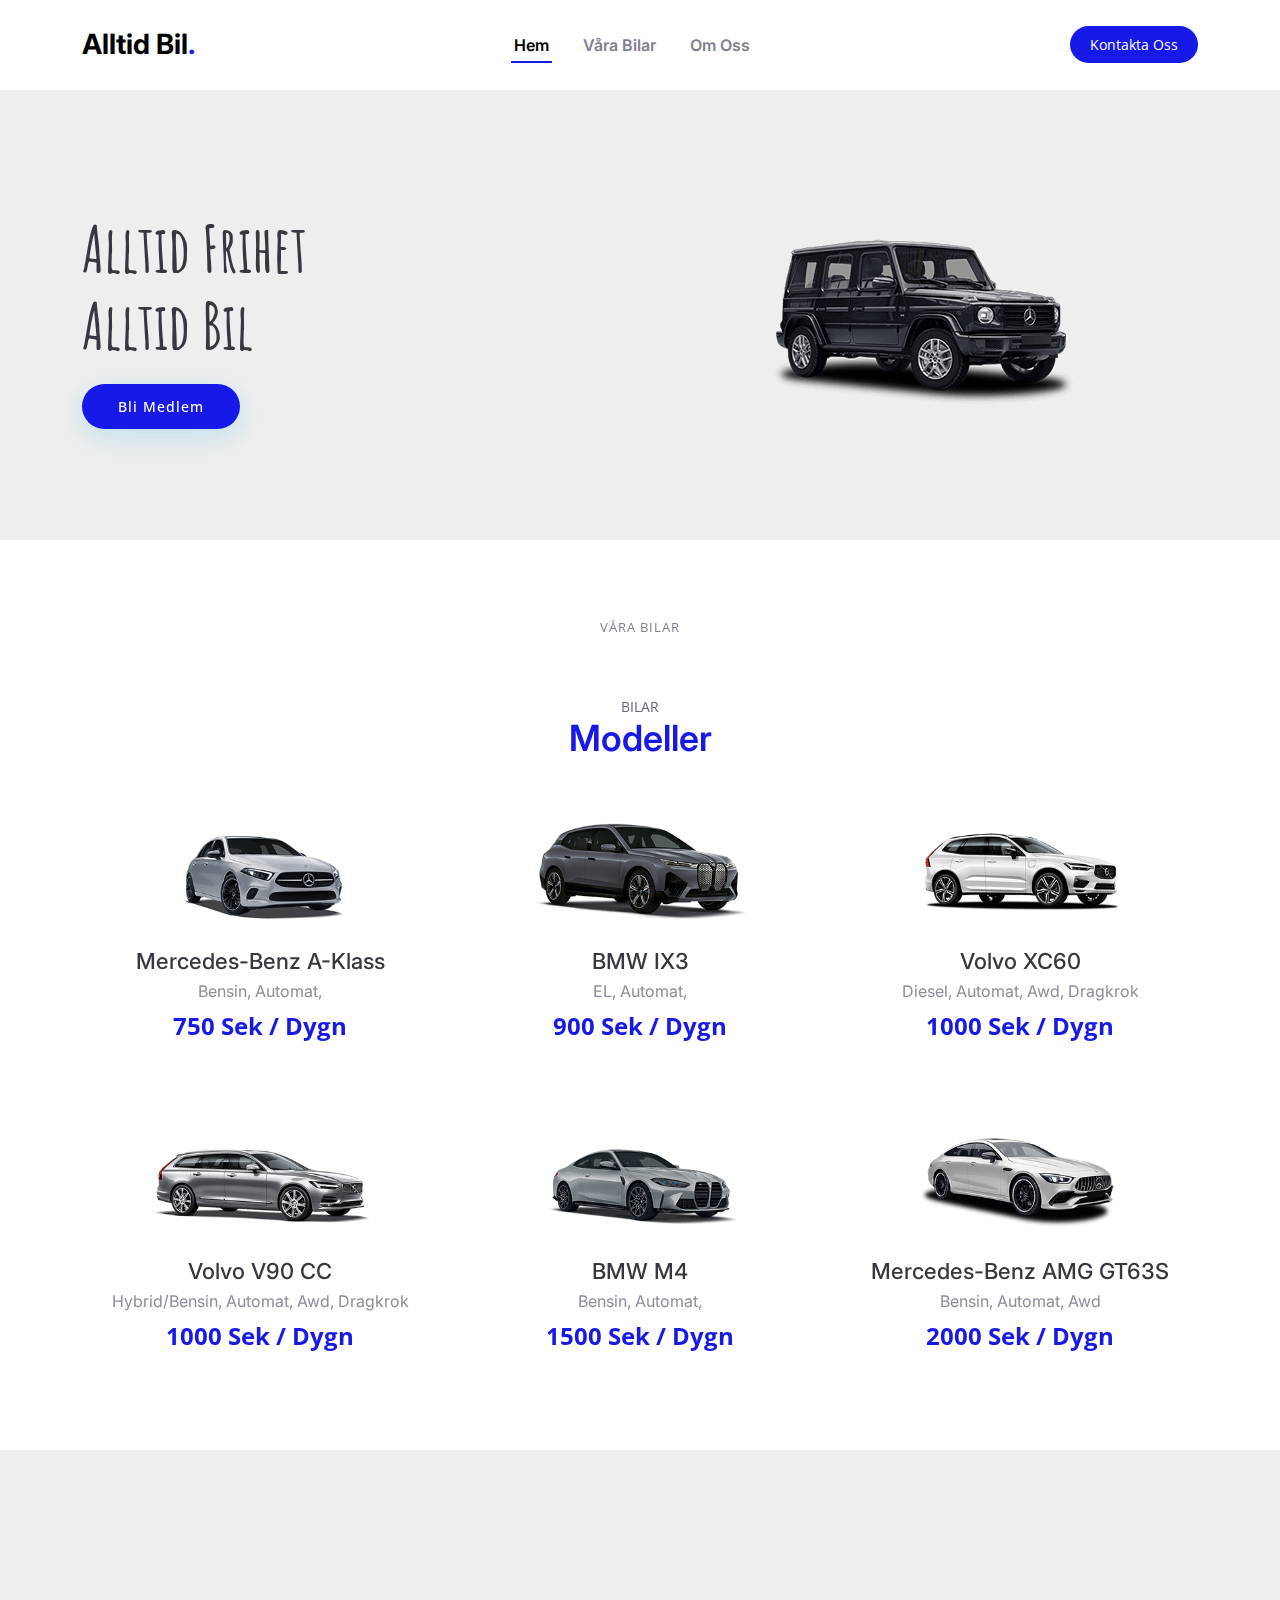
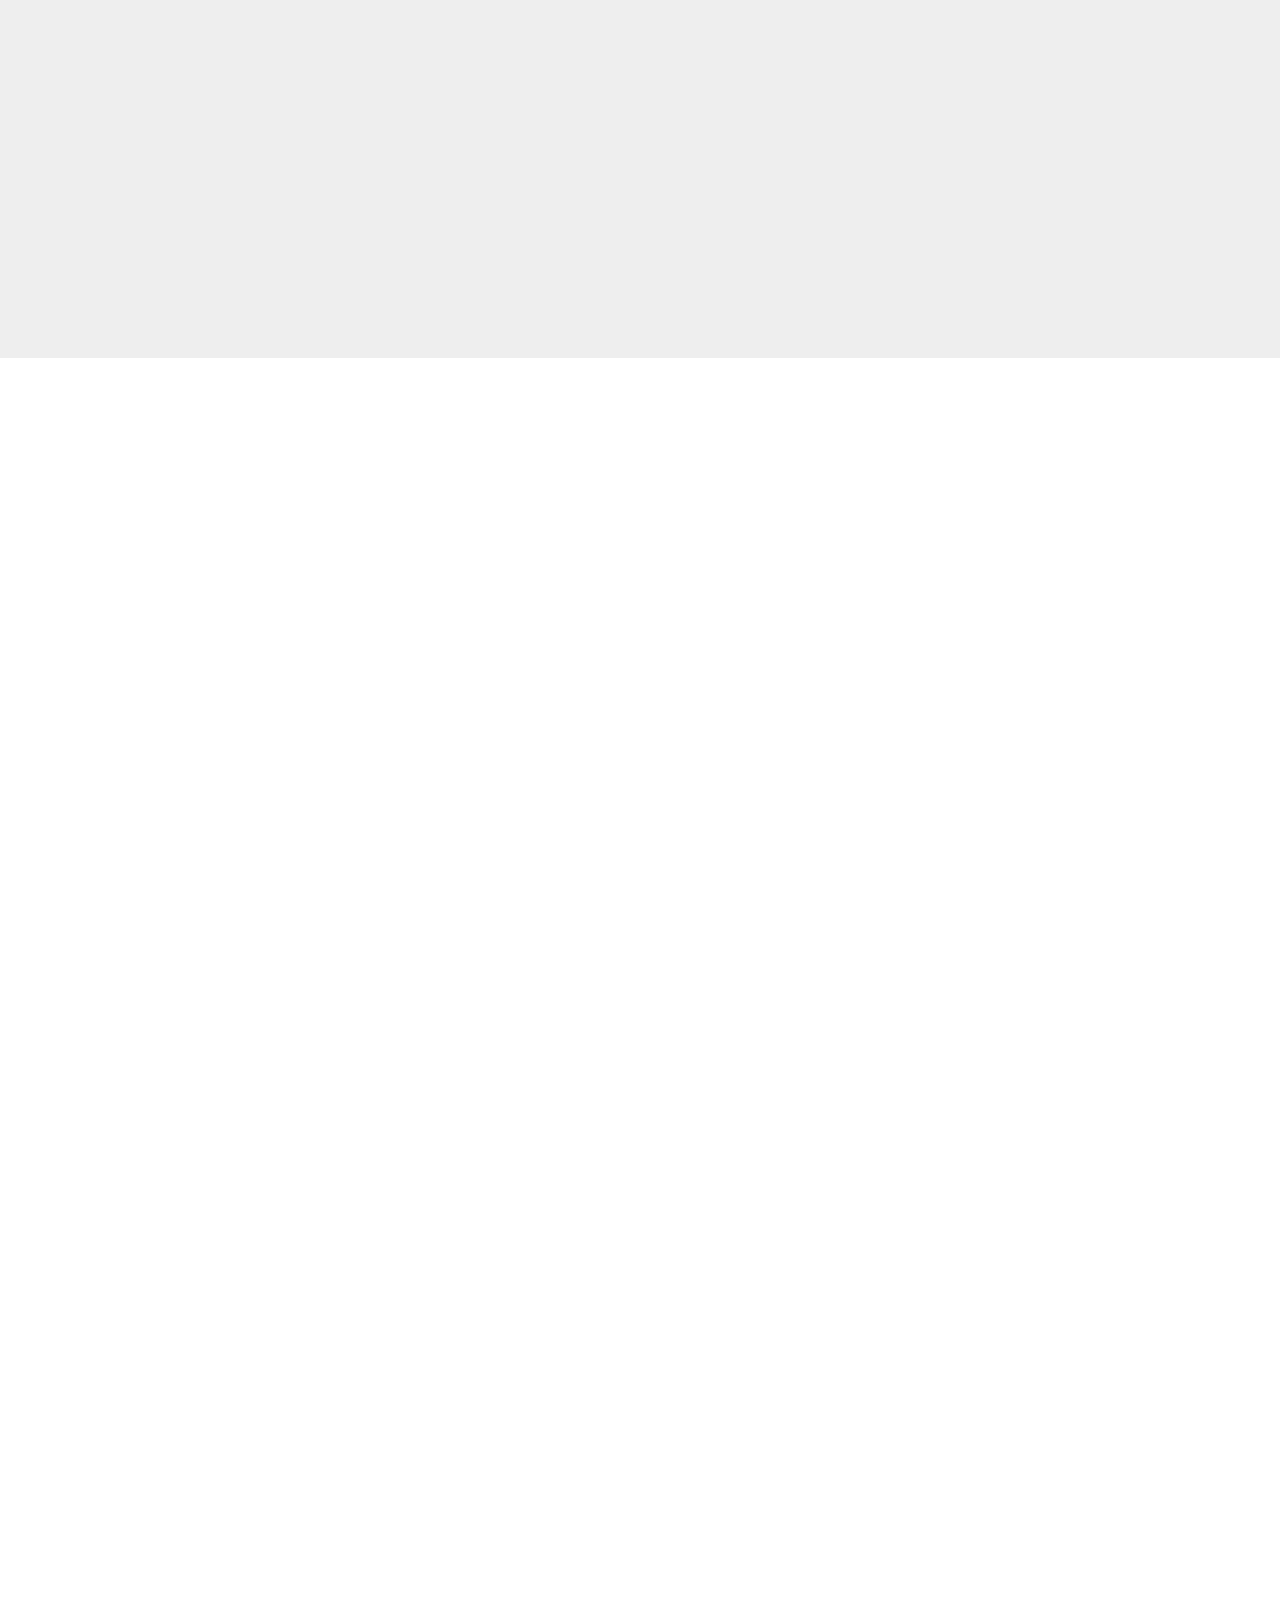
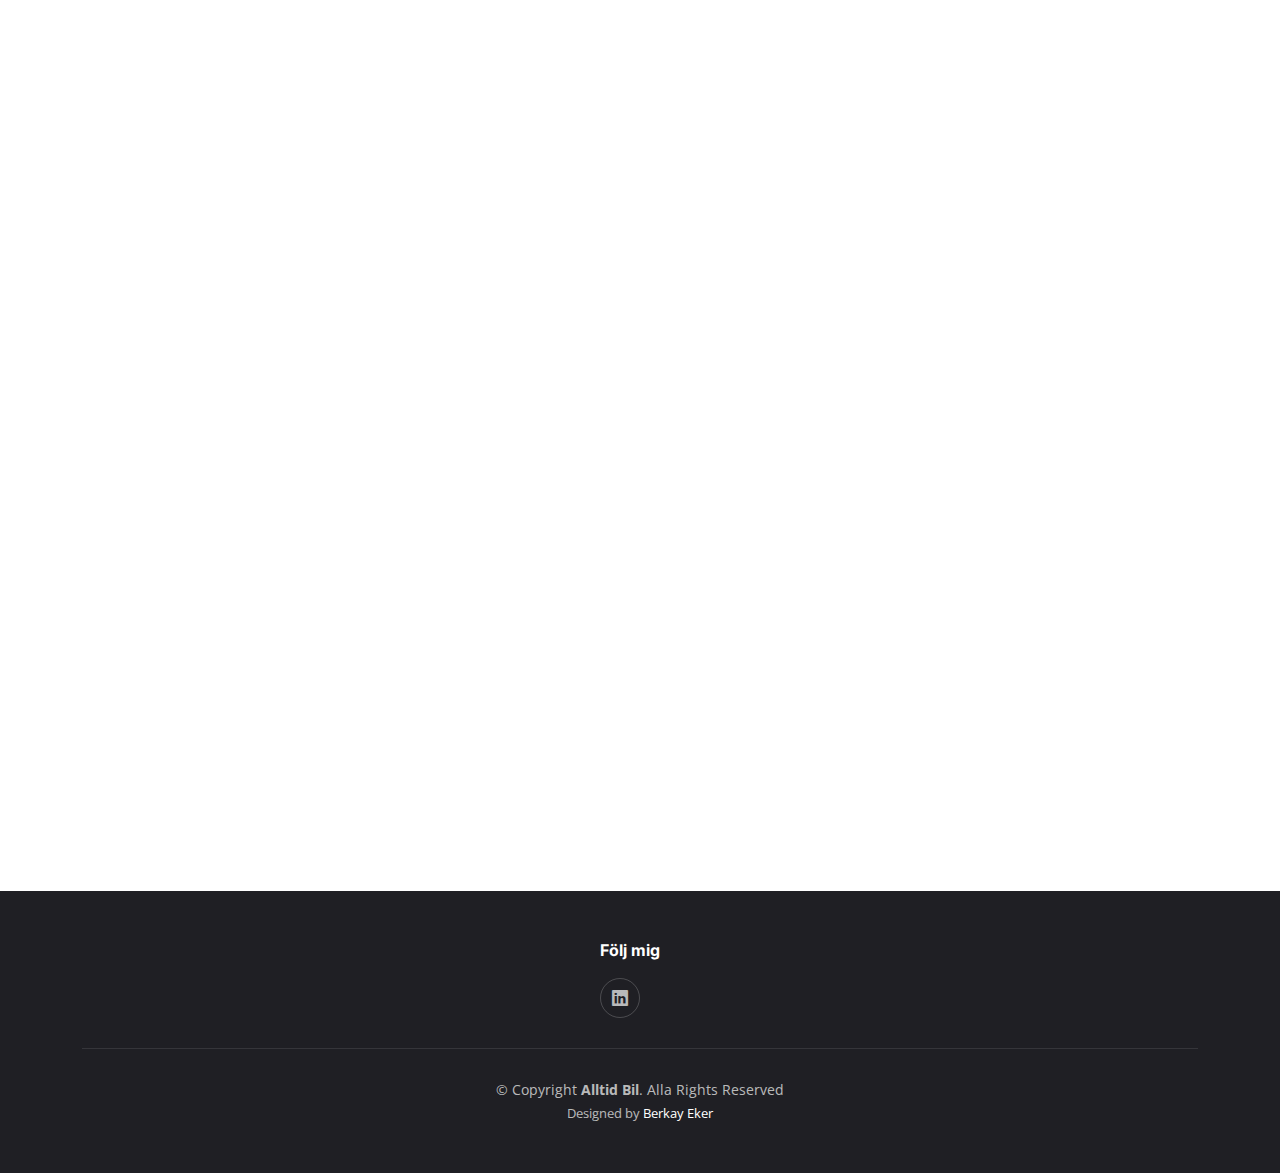
==== Hemsidan/index.html @ a11d6632 "Add files via upload" ====
<!DOCTYPE html>
<html lang="en">

<head>
  <meta charset="utf-8">
  <meta content="width=device-width, initial-scale=1.0" name="viewport">

  <title>Berkay Eker Sida</title>
  <meta content="" name="description">
  <meta content="" name="keywords">

  <!-- Favicons -->
  <link href="assets/img/favicon.png" rel="icon">
  <link href="assets/img/apple-touch-icon.png" rel="apple-touch-icon">

  <!-- Google Fonts -->
  <link rel="preconnect" href="https://fonts.googleapis.com">
  <link rel="preconnect" href="https://fonts.gstatic.com" crossorigin>
  <link href="https://fonts.googleapis.com/css2?family=Open+Sans:ital,wght@0,300;0,400;0,500;0,600;0,700;1,300;1,400;1,600;1,700&family=Amatic+SC:ital,wght@0,300;0,400;0,500;0,600;0,700;1,300;1,400;1,500;1,600;1,700&family=Inter:ital,wght@0,300;0,400;0,500;0,600;0,700;1,300;1,400;1,500;1,600;1,700&display=swap" rel="stylesheet">

  <!-- Vendor CSS Files -->
  <link href="assets/vendor/bootstrap/css/bootstrap.min.css" rel="stylesheet">
  <link href="assets/vendor/bootstrap-icons/bootstrap-icons.css" rel="stylesheet">
  <link href="assets/vendor/aos/aos.css" rel="stylesheet">
  <link href="assets/vendor/glightbox/css/glightbox.min.css" rel="stylesheet">
  <link href="assets/vendor/swiper/swiper-bundle.min.css" rel="stylesheet">

  <!-- Template Main CSS File -->
  <link href="assets/css/main.css" rel="stylesheet">


</head>

<body>

  <!-- ======= Header ======= -->
  <header id="header" class="header fixed-top d-flex align-items-center">
    <div class="container d-flex align-items-center justify-content-between">

      <a href="index.html" class="logo d-flex align-items-center me-auto me-lg-0">

        <h1>Alltid Bil<span>.</span></h1>
      </a>

      <nav id="navbar" class="navbar">
        <ul>
          <li><a href="#hero">Hem</a></li>
          <li><a href="#menu">Våra Bilar</a></li>
          <li><a href="#about">Om Oss</a></li>
        </ul>
      </nav><!-- .navbar -->

      <a class="btn-book-a-table" href="#contact">Kontakta Oss</a>
      <i class="mobile-nav-toggle mobile-nav-show bi bi-list"></i>
      <i class="mobile-nav-toggle mobile-nav-hide d-none bi bi-x"></i>

    </div>
  </header><!-- End Header -->

  <!-- ======= Hero Section ======= -->
  <section id="hero" class="hero d-flex align-items-center section-bg">
    <div class="container">
      <div class="row justify-content-between gy-5">
        <div class="col-lg-5 order-2 order-lg-1 d-flex flex-column justify-content-center align-items-center align-items-lg-start text-center text-lg-start">
          <h2 data-aos="fade-up">Alltid Frihet<br>Alltid Bil</h2>
          <div class="d-flex" data-aos="fade-up" data-aos-delay="200">
            <a href="#chefs" class="btn-book-a-table">Bli Medlem</a>
           
          </div>
        </div>
        <div class="col-lg-5 order-1 order-lg-2 text-center text-lg-start">
          <img src="assets/img/G63.png" class="img-fluid" alt="" data-aos="zoom-out" data-aos-delay="300">
        </div>
      </div>
    </div>
  </section><!-- End Hero Section -->

  <main id="main">

   

  

   
    <!-- ======= Menu Section ======= -->
    <section id="menu" class="menu">
      <div class="container" data-aos="fade-up">

        <div class="section-header">
          <h2>Våra Bilar</h2>
         
        </div>

       
        <div class="tab-content" data-aos="fade-up" data-aos-delay="300">

          <div class="tab-pane fade active show" id="menu-starters">

            <div class="tab-header text-center">
              <p>Bilar</p>
              <h3>Modeller</h3>
            </div>

            <div class="row gy-5">

              <div class="col-lg-4 menu-item">
                <a href="assets/img/mb-a.png" class="glightbox"><img src="assets/img/mb-a.png" class="menu-img img-fluid" alt=""></a>
                <h4>Mercedes-Benz A-Klass</h4>
                <p class="ingredients">
                  Bensin, Automat,
                </p>
                <p class="price">
                  750 Sek / Dygn
                </p>
              </div><!-- Menu Item -->

              <div class="col-lg-4 menu-item">
                <a href="assets/img/BMWIX3.jpg" class="glightbox"><img src="assets/img/BMWIX3.jpg" class="menu-img img-fluid" alt=""></a>
                <h4>BMW IX3</h4>
                <p class="ingredients">
                  EL, Automat, 
                </p>
                <p class="price">
                  900 Sek / Dygn
                </p>
              </div><!-- Menu Item -->

              <div class="col-lg-4 menu-item">
                <a href="assets/img/XC60.png" class="glightbox"><img src="assets/img/XC60.png" class="menu-img img-fluid" alt=""></a>
                <h4>Volvo XC60</h4>
                <p class="ingredients">
                  Diesel, Automat, Awd, Dragkrok
                </p>
                <p class="price">
                  1000 Sek / Dygn
                </p>
              </div><!-- Menu Item -->

              <div class="col-lg-4 menu-item">
                <a href="assets/img/V90CC.png" class="glightbox"><img src="assets/img/V90CC.png" class="menu-img img-fluid" alt=""></a>
                <h4>Volvo V90 CC</h4>
                <p class="ingredients">
                  Hybrid/Bensin, Automat, Awd, Dragkrok
                </p>
                <p class="price">
                  1000 Sek / Dygn
                </p>
              </div><!-- Menu Item -->

              
              <div class="col-lg-4 menu-item">
                <a href="assets/img/BMWM4.png" class="glightbox"><img src="assets/img/BMWM4.png" class="menu-img img-fluid" alt=""></a>
                <h4>BMW M4</h4>
                <p class="ingredients">
                  Bensin, Automat, 
                </p>
                <p class="price">
                  1500 Sek / Dygn
                </p>
              </div><!-- Menu Item -->
              
              <div class="col-lg-4 menu-item">
                <a href="assets/img/GT63S.png" class="glightbox"><img src="assets/img/GT63S.png" class="menu-img img-fluid" alt=""></a>
                <h4>Mercedes-Benz AMG GT63S</h4>
                <p class="ingredients">
                  Bensin, Automat, Awd
                </p>
                <p class="price">
                  2000 Sek / Dygn
                </p>
              </div><!-- Menu Item -->
            </div>
          </div>

         
    </section><!-- End Menu Section -->

    <!-- ======= Testimonials Section ======= -->
    <section id="testimonials" class="testimonials section-bg">
      <div class="container" data-aos="fade-up">

        <div class="section-header">
          <h2>Recensioner</h2>
          <p>Våra <span>Kunder</span></p>
        </div>

        <div class="slides-1 swiper" data-aos="fade-up" data-aos-delay="100">
          <div class="swiper-wrapper">

            <div class="swiper-slide">
              <div class="testimonial-item">
                <div class="row gy-4 justify-content-center">
                  <div class="col-lg-6">
                    <div class="testimonial-content">
                      <p>
                        <i class="bi bi-quote quote-icon-left"></i>
                        Bästa i marknaden just nu. Använder tjänsten minst 3 gånger varje vecka och blir minst lika nöjd varje gång. Stark rekommendation.
                        <i class="bi bi-quote quote-icon-right"></i>
                      </p>
                      <h3>Fredrik Midstjö</h3>
                      
                      <div class="stars">
                        <i class="bi bi-star-fill"></i><i class="bi bi-star-fill"></i><i class="bi bi-star-fill"></i><i class="bi bi-star-fill"></i><i class="bi bi-star-fill"></i>
                      </div>
                    </div>
                  </div>
                  
                </div>
              </div>
            </div><!-- End testimonial item -->

            <div class="swiper-slide">
              <div class="testimonial-item">
                <div class="row gy-4 justify-content-center">
                  <div class="col-lg-6">
                    <div class="testimonial-content">
                      <p>
                        <i class="bi bi-quote quote-icon-left"></i>
                        Perfekt service. Fick punktering och behövde hjälp. Dröjde inte länge innan jag fick ersättningsbil och så var det även utan extra kostnad.
                        <i class="bi bi-quote quote-icon-right"></i>
                      </p>
                      <h3>Viktor Nelsson</h3>
                      <div class="stars">
                        <i class="bi bi-star-fill"></i><i class="bi bi-star-fill"></i><i class="bi bi-star-fill"></i><i class="bi bi-star-fill"></i><i class="bi bi-star-fill"></i>
                      </div>
                    </div>
                  </div>
                  <div class="col-lg-2 text-center">
                  </div>
                </div>
              </div>
            </div><!-- End testimonial item -->

            <div class="swiper-slide">
              <div class="testimonial-item">
                <div class="row gy-4 justify-content-center">
                  <div class="col-lg-6">
                    <div class="testimonial-content">
                      <p>
                        <i class="bi bi-quote quote-icon-left"></i>
                        Fina och fräsha bilar.
                        <i class="bi bi-quote quote-icon-right"></i>
                      </p>
                      <h3>Ahmed Janta</h3>
                      <div class="stars">
                        <i class="bi bi-star-fill"></i><i class="bi bi-star-fill"></i><i class="bi bi-star-fill"></i><i class="bi bi-star-fill"></i><i class="bi bi-star-fill"></i>
                      </div>
                    </div>
                  </div>
                  <div class="col-lg-2 text-center">
                  </div>
                </div>
              </div>
            </div><!-- End testimonial item -->

            <div class="swiper-slide">
              <div class="testimonial-item">
                <div class="row gy-4 justify-content-center">
                  <div class="col-lg-6">
                    <div class="testimonial-content">
                      <p>
                        <i class="bi bi-quote quote-icon-left"></i>
                        Har varit medlem i olika företag men Alltid Bil överträffade mina förväntningar. Mig kommer de inte förlora som kund.
                        <i class="bi bi-quote quote-icon-right"></i>
                      </p>
                      <h3>Mauro Icardi</h3>
                      <div class="stars">
                        <i class="bi bi-star-fill"></i><i class="bi bi-star-fill"></i><i class="bi bi-star-fill"></i><i class="bi bi-star-fill"></i><i class="bi bi-star-fill"></i>
                      </div>
                    </div>
                  </div>
                  <div class="col-lg-2 text-center">
                  </div>
                </div>
              </div>
            </div><!-- End testimonial item -->

          </div>
          <div class="swiper-pagination"></div>
        </div>

      </div>
    </section><!-- End Testimonials Section -->

   
    <!-- ======= Chefs Section 
    <section id="chefs" class="chefs section-bg">
      <div class="container" data-aos="fade-up">

        <div class="section-header">
          <h2>Medlemsskap</h2>
          <p>Våra <span>Prisvärda</span> Alternativ</p>
        </div>

        <div class="row gy-4">

          <div class="col-lg-4 col-md-6 d-flex align-items-stretch" data-aos="fade-up" data-aos-delay="100">
            <div class="chef-member">
              <div class="member-img">
                <img src="assets/img/chefs/chefs-1.jpg" class="img-fluid" alt="">
                <div class="social">
                  <a href=""><i class="bi bi-twitter"></i></a>
                  <a href=""><i class="bi bi-facebook"></i></a>
                  <a href=""><i class="bi bi-instagram"></i></a>
                  <a href=""><i class="bi bi-linkedin"></i></a>
                </div>
              </div>
              <div class="member-info">
                <h4>Free</h4>
                <span>0 Sek / År</span>
                <p><ul>
                  <li> Försäkring <i class="bi bi-check2"></i></li>
                  <li> Tankkort <i class="bi bi-check2"></i></li>
                  <li> Kundtjänst <i class="bi bi-check2"></i></li>
                  <li> Förtur <i class="bi-x"></i></li>
                  <li> 15% Rabatt <i class="bi-x"></i></li>
                  <li> 30% Rabatt <i class="bi-x"></i></li>
                  <li> Fria mil <i class="bi-x"></i></li>
                  </ul></p>
              </div>
            </div>
          </div>

          <div class="col-lg-4 align-items-lg-start" data-aos="fade-up" data-aos-delay="200">
            <div class="chef-member">
              <div class="member-img">
                
                
              </div>
              <div class="member-info">
                <h4>Premium</h4>
                <span>500 Sek / År</span>
                <p><ul>
                  <li> Försäkring <i class="bi bi-check2"></i></li>
                  <li> Tankkort <i class="bi bi-check2"></i></li>
                  <li> Kundtjänst <i class="bi bi-check2"></i></li>
                  <li> Förtur <i class="bi bi-check2"></i></li>
                  <li> 15% Rabatt <i class="bi bi-check2"></i></li>
                  <li> 30% Rabatt <i class="bi-x"></i></li>
                  <li> Fria mil <i class="bi-x"></i></li>
                  </ul></p>
              </div>
            </div>
          </div>

          <div class="col-lg-4 col-md-6 d-flex align-items-stretch" data-aos="fade-up" data-aos-delay="300">
            <div class="chef-member">
              <div class="member-img">
                <img src="assets/img/chefs/chefs-3.jpg" class="img-fluid" alt="">
                <div class="social">
                  <a href=""><i class="bi bi-twitter"></i></a>
                  <a href=""><i class="bi bi-facebook"></i></a>
                  <a href=""><i class="bi bi-instagram"></i></a>
                  <a href=""><i class="bi bi-linkedin"></i></a>
                </div>
              </div>
              <div class="member-info">
                <h4>Premium Plus</h4>
                <span>1000 Sek / År</span>
                <p><ul>
                  <li> Försäkring <i class="bi bi-check2"></i></li>
                  <li> Tankkort <i class="bi bi-check2"></i></li>
                  <li> Kundtjänst <i class="bi bi-check2"></i></li>
                  <li> Förtur <i class="bi bi-check2"></i></li>
                  <li> 30% Rabatt <i class="bi bi-check2"></i></li>
                  <li> Fria mil <i class="bi bi-check2"></i></li>
                  </ul></p>
              </div>
            </div>
          </div>

        </div>

      </div>
    </section>End Chefs Section ======= -->


     <!-- ======= About Section ======= -->
     <section id="about" class="about">
      <div class="container" data-aos="fade-up">

        <div class="section-header">
          <h2>Om Oss</h2>
          <p>Lär Dig Mer <span>Om Oss</span></p>
        </div>

        <div class="row gy-4">
          <div class="col-lg-7 position-relative about-img"   data-aos="fade-up" data-aos-delay="150">
            <img src="assets/img/xc90.webp" class="img-fluid" alt="">
            
          </div>
          <div class="col-lg-5 d-flex align-items-end" data-aos="fade-up" data-aos-delay="300">
            <div class="content ps-0 ps-lg-5">
              <p class="fst-italic">
                Vi är servicemedvetna och prioriterar alltid dig som medlem först. Vi erbjuder olika bilar för olika ändamål. Vårat huvud motto är att alltid behandla dig som vi själva hade velat bli behandlade och på så sätt känner både du och vi kommer trivas med tjänsten.  
              </p>
              <ul>
                <li><i class="bi bi-check2-all"></i> Alltid full försäkrade bilar.</li>
                <li><i class="bi bi-check2-all"></i> Alltid rena bilar.</li>
                <li><i class="bi bi-check2-all"></i> Hos oss ingår gratis bränsle och gratis tull avgifter.</li>
              </ul>
              
              </div>
            </div>
          </div>
        </div>

      </div>
    </section><!-- End About Section -->


   

    <!-- ======= Contact Section ======= -->
    <section id="contact" class="contact">
      <div class="container" data-aos="fade-up">

        <div class="section-header">
          <h2>Kontakt</h2>
          <p>Har du frågor? <span>Kontakta oss</span></p>
        </div>

        <div class="mb-3">
          <iframe style="border:0; width: 100%; height: 350px;" src="https://www.google.com/maps/embed?pb=!1m18!1m12!1m3!1d2030.8019713220833!2d17.94267471551625!3d59.403016312154946!2m3!1f0!2f0!3f0!3m2!1i1024!2i768!4f13.1!3m3!1m2!1s0x465f9ef2ea2203df%3A0xd1e6ca0a48759ac!2sKista%20Galleria!5e0!3m2!1ssv!2sse!4v1672960047306!5m2!1ssv!2sse" width="600" height="450" style="border:0;" allowfullscreen="" loading="lazy" referrerpolicy="no-referrer-when-downgrade"></iframe>" frameborder="0" allowfullscreen></iframe>
        </div><!-- End Google Maps -->

        <div class="row gy-4">

          <div class="col-md-6">
            <div class="info-item  d-flex align-items-center">
              <i class="icon bi bi-map flex-shrink-0"></i>
              <div>
                <h3>Adress</h3>
                <p>Hanstavägen 55 F</p>
              </div>
            </div>
          </div><!-- End Info Item -->

          <div class="col-md-6">
            <div class="info-item d-flex align-items-center">
              <i class="icon bi bi-envelope flex-shrink-0"></i>
              <div>
                <h3>E-post</h3>
                <p>info@alltidbil.com</p>
              </div>
            </div>
          </div><!-- End Info Item -->

          <div class="col-md-6">
            <div class="info-item  d-flex align-items-center">
              <i class="icon bi bi-telephone flex-shrink-0"></i>
              <div>
                <h3>Ring Oss</h3>
                <p>08-5080000</p>
              </div>
            </div>
          </div><!-- End Info Item -->

          <div class="col-md-6">
            <div class="info-item  d-flex align-items-center">
              <i class="icon bi bi-share flex-shrink-0"></i>
              <div>
                <h3>Kundtjänst Öppettider</h3>
                <div><strong>Alla Dagar</strong> Dygnet runt;
                  
                </div>
              </div>
            </div>
          </div><!-- End Info Item -->

        </div>

        <form action="forms/contact.php" method="post" role="form" class="php-email-form p-3 p-md-4">
          <div class="row">
            <div class="col-xl-6 form-group">
              <input type="text" name="name" class="form-control" id="name" placeholder="Namn" required>
            </div>
            <div class="col-xl-6 form-group">
              <input type="email" class="form-control" name="email" id="email" placeholder="E-post" required>
            </div>
          </div>
          <div class="form-group">
            <input type="text" class="form-control" name="subject" id="subject" placeholder="Ämne" required>
          </div>
          <div class="form-group">
            <textarea class="form-control" name="message" rows="5" placeholder="Meddelande" required></textarea>
          </div>
          <div class="my-3">
            <div class="loading">Laddar</div>
            <div class="error-message"></div>
            <div class="sent-message">Ditt meddelande har skickats! Tack!</div>
          </div>
          <div class="text-center"><button type="submit">Skicka</button></div>
        </form>
        <!--End Contact Form -->

      </div>
    </section><!-- End Contact Section -->

  </main><!-- End #main -->

  <!-- ======= Footer ======= -->
  <footer id="footer" class="footer">

        <div class="col-lg-3 col-md-6 footer-links">
          <h4>Följ mig</h4>
          <div class="social-links d-flex">
           
            <a href="https://www.linkedin.com/in/berkay-eker-188353183/" class="linkedin"><i class="bi bi-linkedin"></i></a>
          </div>
        </div>

      </div>
    </div>

    <div class="container">
      <div class="copyright">
        &copy; Copyright <strong><span>Alltid Bil</span></strong>. Alla Rights Reserved
      </div>
      <div class="credits">
       Designed by <a>Berkay Eker</a>
      </div>
    </div>

  </footer><!-- End Footer -->
  <!-- End Footer -->

  <a href="#" class="scroll-top d-flex align-items-center justify-content-center"><i class="bi bi-arrow-up-short"></i></a>

  <div id="preloader"></div>

  <!-- Vendor JS Files -->
  <script src="assets/vendor/bootstrap/js/bootstrap.bundle.min.js"></script>
  <script src="assets/vendor/aos/aos.js"></script>
  <script src="assets/vendor/glightbox/js/glightbox.min.js"></script>
  <script src="assets/vendor/purecounter/purecounter_vanilla.js"></script>
  <script src="assets/vendor/swiper/swiper-bundle.min.js"></script>
  <script src="assets/vendor/php-email-form/validate.js"></script>

  <!-- Template Main JS File -->
  <script src="assets/js/main.js"></script>

</body>

</html>
---- Hemsidan/assets/css/main.css ----
/**
* Template Name: Yummy - v1.3.0
* Template URL: https://bootstrapmade.com/yummy-bootstrap-restaurant-website-template/
* Author: BootstrapMade.com
* License: https://bootstrapmade.com/license/
*/

/*--------------------------------------------------------------
# Set main reusable colors and fonts using CSS variables
# Learn more about CSS variables at https://developer.mozilla.org/en-US/docs/Web/CSS/Using_CSS_custom_properties
--------------------------------------------------------------*/
/* Fonts */
:root {
  --font-default: "Open Sans", system-ui, -apple-system, "Segoe UI", Roboto, "Helvetica Neue", Arial, "Noto Sans", "Liberation Sans", sans-serif, "Apple Color Emoji", "Segoe UI Emoji", "Segoe UI Symbol", "Noto Color Emoji";
  --font-primary: "Amatic SC", sans-serif;
  --font-secondary: "Inter", sans-serif;
}

/* Colors */
:root {
  --color-default: #212529;
  --color-primary: #171ae6;
  --color-secondary: #37373f;
}

/* Smooth scroll behavior */
:root {
  scroll-behavior: smooth;
}

/*--------------------------------------------------------------
# General
--------------------------------------------------------------*/
body {
  font-family: var(--font-default);
  color: var(--color-default);
}

a {
  color: var(--color-primary);
  text-decoration: none;
}

a:hover {
  color: rgba(4, 229, 236, 0.8);
  text-decoration: none;
}

h1,
h2,
h3,
h4,
h5,
h6 {
  font-family: var(--font-secondary);
}

/*--------------------------------------------------------------
# Sections & Section Header
--------------------------------------------------------------*/
section {
  overflow: hidden;
  padding: 80px 0;
}

.section-bg {
  background-color: #eee;
}

.section-header {
  text-align: center;
  padding-bottom: 30px;
}

.section-header h2 {
  font-size: 13px;
  letter-spacing: 1px;
  font-weight: 400;
  margin: 0;
  padding: 0;
  color: #7f7f90;
  text-transform: uppercase;
  font-family: var(--font-default);
}

.section-header p {
  margin: 0;
  font-size: 48px;
  font-weight: 400;
  font-family: var(--font-primary);
}

.section-header p span {
  color: var(--color-primary);
}

/*--------------------------------------------------------------
# Scroll top button
--------------------------------------------------------------*/
.scroll-top {
  position: fixed;
  visibility: hidden;
  opacity: 0;
  right: 15px;
  bottom: 15px;
  z-index: 99999;
  background: var(--color-primary);
  width: 44px;
  height: 44px;
  border-radius: 50px;
  transition: all 0.4s;
}

.scroll-top i {
  font-size: 24px;
  color: #fff;
  line-height: 0;
}

.scroll-top:hover {
  background: rgba(4, 229, 236, 0.8);
  color: #fff;
}

.scroll-top.active {
  visibility: visible;
  opacity: 1;
}

/*--------------------------------------------------------------
# Preloader
--------------------------------------------------------------*/
#preloader {
  position: fixed;
  inset: 0;
  z-index: 9999;
  overflow: hidden;
  background: #fff;
  transition: all 0.6s ease-out;
  width: 100%;
  height: 100vh;
}

#preloader:before,
#preloader:after {
  content: "";
  position: absolute;
  border: 4px solid var(--color-primary);
  border-radius: 50%;
  -webkit-animation: animate-preloader 2s cubic-bezier(0, 0.2, 0.8, 1) infinite;
  animation: animate-preloader 2s cubic-bezier(0, 0.2, 0.8, 1) infinite;
}

#preloader:after {
  -webkit-animation-delay: -0.5s;
  animation-delay: -0.5s;
}

@-webkit-keyframes animate-preloader {
  0% {
    width: 10px;
    height: 10px;
    top: calc(50% - 5px);
    left: calc(50% - 5px);
    opacity: 1;
  }

  100% {
    width: 72px;
    height: 72px;
    top: calc(50% - 36px);
    left: calc(50% - 36px);
    opacity: 0;
  }
}

@keyframes animate-preloader {
  0% {
    width: 10px;
    height: 10px;
    top: calc(50% - 5px);
    left: calc(50% - 5px);
    opacity: 1;
  }

  100% {
    width: 72px;
    height: 72px;
    top: calc(50% - 36px);
    left: calc(50% - 36px);
    opacity: 0;
  }
}

/*--------------------------------------------------------------
# Disable aos animation delay on mobile devices
--------------------------------------------------------------*/
@media screen and (max-width: 768px) {
  [data-aos-delay] {
    transition-delay: 0 !important;
  }
}

/*--------------------------------------------------------------
# Header
--------------------------------------------------------------*/
.header {
  background: #fff;
  transition: all 0.5s;
  z-index: 997;
  height: 90px;
  border-bottom: 1px solid #fff;
}

@media (max-width: 575px) {
  .header {
    height: 70px;
  }
}

.header.sticked {
  border-color: #fff;
  border-color: #eee;
}

.header .logo img {
  max-height: 40px;
  margin-right: 6px;
}

.header .logo h1 {
  font-size: 28px;
  font-weight: 700;
  color: #000;
  margin: 0;
  font-family: var(--font-secondary);
}

.header .logo h1 span {
  color: var(--color-primary);
}

.header .btn-book-a-table,
.header .btn-book-a-table:focus {
  font-size: 14px;
  color: #fff;
  background: var(--color-primary);
  padding: 8px 20px;
  margin-left: 30px;
  border-radius: 50px;
  transition: 0.3s;
}

.header .btn-book-a-table:hover,
.header .btn-book-a-table:focus:hover {
  color: #fff;
  background: rgba(4, 229, 236, 0.8);
}

section {
  scroll-margin-top: 90px;
}

/*--------------------------------------------------------------
# Desktop Navigation
--------------------------------------------------------------*/
@media (min-width: 1280px) {
  .navbar {
    padding: 0;
  }

  .navbar ul {
    margin: 0;
    padding: 0;
    display: flex;
    list-style: none;
    align-items: center;
  }

  .navbar li {
    position: relative;
  }

  .navbar>ul>li {
    white-space: nowrap;
    padding: 10px 0 10px 28px;
  }

  .navbar a,
  .navbar a:focus {
    display: flex;
    align-items: center;
    justify-content: space-between;
    padding: 0 3px;
    font-family: var(--font-secondary);
    font-size: 16px;
    font-weight: 600;
    color: #7f7f90;
    white-space: nowrap;
    transition: 0.3s;
    position: relative;
  }

  .navbar a i,
  .navbar a:focus i {
    font-size: 12px;
    line-height: 0;
    margin-left: 5px;
  }

  .navbar>ul>li>a:before {
    content: "";
    position: absolute;
    width: 100%;
    height: 2px;
    bottom: -6px;
    left: 0;
    background-color: var(--color-primary);
    visibility: hidden;
    width: 0px;
    transition: all 0.3s ease-in-out 0s;
  }

  .navbar a:hover:before,
  .navbar li:hover>a:before,
  .navbar .active:before {
    visibility: visible;
    width: 100%;
  }

  .navbar a:hover,
  .navbar .active,
  .navbar .active:focus,
  .navbar li:hover>a {
    color: #000;
  }

  .navbar .dropdown ul {
    display: block;
    position: absolute;
    left: 28px;
    top: calc(100% + 30px);
    margin: 0;
    padding: 10px 0;
    z-index: 99;
    opacity: 0;
    visibility: hidden;
    background: #fff;
    box-shadow: 0px 0px 30px rgba(4, 229, 236, 0.8);
    transition: 0.3s;
    border-radius: 4px;
  }

  .navbar .dropdown ul li {
    min-width: 200px;
  }

  .navbar .dropdown ul a {
    padding: 10px 20px;
    font-size: 15px;
    text-transform: none;
    font-weight: 600;
  }

  .navbar .dropdown ul a i {
    font-size: 12px;
  }

  .navbar .dropdown ul a:hover,
  .navbar .dropdown ul .active:hover,
  .navbar .dropdown ul li:hover>a {
    color: var(--color-primary);
  }

  .navbar .dropdown:hover>ul {
    opacity: 1;
    top: 100%;
    visibility: visible;
  }

  .navbar .dropdown .dropdown ul {
    top: 0;
    left: calc(100% - 30px);
    visibility: hidden;
  }

  .navbar .dropdown .dropdown:hover>ul {
    opacity: 1;
    top: 0;
    left: 100%;
    visibility: visible;
  }
}

@media (min-width: 1280px) and (max-width: 1366px) {
  .navbar .dropdown .dropdown ul {
    left: -90%;
  }

  .navbar .dropdown .dropdown:hover>ul {
    left: -100%;
  }
}

@media (min-width: 1280px) {

  .mobile-nav-show,
  .mobile-nav-hide {
    display: none;
  }
}

/*--------------------------------------------------------------
# Mobile Navigation
--------------------------------------------------------------*/
@media (max-width: 1279px) {
  .navbar {
    position: fixed;
    top: 0;
    right: -100%;
    width: 100%;
    max-width: 400px;
    border-left: 1px solid #666;
    bottom: 0;
    transition: 0.3s;
    z-index: 9997;
  }

  .navbar ul {
    position: absolute;
    inset: 0;
    padding: 50px 0 10px 0;
    margin: 0;
    background: rgba(255, 255, 255, 0.9);
    overflow-y: auto;
    transition: 0.3s;
    z-index: 9998;
  }

  .navbar a,
  .navbar a:focus {
    display: flex;
    align-items: center;
    justify-content: space-between;
    padding: 10px 20px;
    font-family: var(--font-secondary);
    border-bottom: 2px solid rgba(255, 255, 255, 0.8);
    font-size: 16px;
    font-weight: 600;
    color: #7f7f90;
    white-space: nowrap;
    transition: 0.3s;
  }

  .navbar a i,
  .navbar a:focus i {
    font-size: 12px;
    line-height: 0;
    margin-left: 5px;
  }

  .navbar a:hover,
  .navbar li:hover>a {
    color: #000;
  }

  .navbar .active,
  .navbar .active:focus {
    color: #000;
    border-color: var(--color-primary);
  }

  .navbar .dropdown ul,
  .navbar .dropdown .dropdown ul {
    position: static;
    display: none;
    padding: 10px 0;
    margin: 10px 20px;
    transition: all 0.5s ease-in-out;
    border: 1px solid #eee;
  }

  .navbar .dropdown>.dropdown-active,
  .navbar .dropdown .dropdown>.dropdown-active {
    display: block;
  }

  .mobile-nav-show {
    color: var(--color-secondary);
    font-size: 28px;
    cursor: pointer;
    line-height: 0;
    transition: 0.5s;
    z-index: 9999;
    margin: 0 10px 0 20px;
  }

  .mobile-nav-hide {
    color: var(--color-secondary);
    font-size: 32px;
    cursor: pointer;
    line-height: 0;
    transition: 0.5s;
    position: fixed;
    right: 20px;
    top: 20px;
    z-index: 9999;
  }

  .mobile-nav-active {
    overflow: hidden;
  }

  .mobile-nav-active .navbar {
    right: 0;
  }

  .mobile-nav-active .navbar:before {
    content: "";
    position: fixed;
    inset: 0;
    background: rgba(255, 255, 255, 0.8);
    z-index: 9996;
  }
}

/*--------------------------------------------------------------
# About Section
--------------------------------------------------------------*/
.about .about-img {
  min-height: 500px;
}

.about h3 {
  font-weight: 700;
  font-size: 36px;
  margin-bottom: 30px;
  font-family: var(--font-secondary);
}

.about .call-us {
  left: 10%;
  right: 10%;
  bottom: 10%;
  background-color: #fff;
  box-shadow: 0px 2px 25px rgba(0, 0, 0, 0.08);
  padding: 20px;
  text-align: center;
}

.about .call-us h4 {
  font-size: 24px;
  font-weight: 700;
  margin-bottom: 5px;
  font-family: var(--font-default);
}

.about .call-us p {
  font-size: 28px;
  font-weight: 700;
  color: var(--color-primary);
}

.about .content ul {
  list-style: none;
  padding: 0;
}

.about .content ul li {
  padding: 0 0 8px 26px;
  position: relative;
}

.about .content ul i {
  position: absolute;
  font-size: 20px;
  left: 0;
  top: -3px;
  color: var(--color-primary);
}

.about .content p:last-child {
  margin-bottom: 0;
}

.about .play-btn {
  width: 94px;
  height: 94px;
  background: radial-gradient(var(--color-primary) 50%, rgba(206, 18, 18, 0.4) 52%);
  border-radius: 50%;
  display: block;
  position: absolute;
  left: calc(50% - 47px);
  top: calc(50% - 47px);
  overflow: hidden;
}

.about .play-btn:before {
  content: "";
  position: absolute;
  width: 120px;
  height: 120px;
  -webkit-animation-delay: 0s;
  animation-delay: 0s;
  -webkit-animation: pulsate-btn 2s;
  animation: pulsate-btn 2s;
  -webkit-animation-direction: forwards;
  animation-direction: forwards;
  -webkit-animation-iteration-count: infinite;
  animation-iteration-count: infinite;
  -webkit-animation-timing-function: steps;
  animation-timing-function: steps;
  opacity: 1;
  border-radius: 50%;
  border: 5px solid rgba(10, 177, 228, 0.2);
  top: -15%;
  left: -15%;
  background: rgba(198, 16, 0, 0);
}

.about .play-btn:after {
  content: "";
  position: absolute;
  left: 50%;
  top: 50%;
  transform: translateX(-40%) translateY(-50%);
  width: 0;
  height: 0;
  border-top: 10px solid transparent;
  border-bottom: 10px solid transparent;
  border-left: 15px solid #fff;
  z-index: 100;
  transition: all 400ms cubic-bezier(0.55, 0.055, 0.675, 0.19);
}

.about .play-btn:hover:before {
  content: "";
  position: absolute;
  left: 50%;
  top: 50%;
  transform: translateX(-40%) translateY(-50%);
  width: 0;
  height: 0;
  border: none;
  border-top: 10px solid transparent;
  border-bottom: 10px solid transparent;
  border-left: 15px solid #fff;
  z-index: 200;
  -webkit-animation: none;
  animation: none;
  border-radius: 0;
}

.about .play-btn:hover:after {
  border-left: 15px solid var(--color-primary);
  transform: scale(20);
}

@-webkit-keyframes pulsate-btn {
  0% {
    transform: scale(0.6, 0.6);
    opacity: 1;
  }

  100% {
    transform: scale(1, 1);
    opacity: 0;
  }
}

@keyframes pulsate-btn {
  0% {
    transform: scale(0.6, 0.6);
    opacity: 1;
  }

  100% {
    transform: scale(1, 1);
    opacity: 0;
  }
}


/*--------------------------------------------------------------
# Menu Section
--------------------------------------------------------------*/
.menu .nav-tabs {
  border: 0;
}

.menu .nav-link {
  margin: 0 10px;
  padding: 10px 5px;
  transition: 0.3s;
  color: var(--color-secondary);
  border-radius: 0;
  cursor: pointer;
  height: 100%;
  border: 0;
  border-bottom: 2px solid #b6b6bf;
}

@media (max-width: 575px) {
  .menu .nav-link {
    margin: 0 10px;
    padding: 10px 0;
  }
}

.menu .nav-link i {
  padding-right: 15px;
  font-size: 48px;
}

.menu .nav-link h4 {
  font-size: 18px;
  font-weight: 400;
  margin: 0;
  font-family: var(--font-secondary);
}

@media (max-width: 575px) {
  .menu .nav-link h4 {
    font-size: 16px;
  }
}

.menu .nav-link:hover {
  color: var(--color-primary);
}

.menu .nav-link.active {
  color: var(--color-primary);
  border-color: var(--color-primary);
}

.menu .tab-content .tab-header {
  padding: 30px 0;
}

.menu .tab-content .tab-header p {
  font-size: 14px;
  text-transform: uppercase;
  color: #676775;
  margin-bottom: 0;
}

.menu .tab-content .tab-header h3 {
  font-size: 36px;
  font-weight: 600;
  color: var(--color-primary);
}

.menu .tab-content .menu-item {
  -moz-text-align-last: center;
  text-align-last: center;
}

.menu .tab-content .menu-item .menu-img {
  padding: 0 60px;
  margin-bottom: 15px;
}

.menu .tab-content .menu-item h4 {
  font-size: 22px;
  font-weight: 500;
  color: var(--color-secondary);
  font-family: var(--font-secondary);
  font-weight: 30px;
  margin-bottom: 5px;
}

.menu .tab-content .menu-item .ingredients {
  font-family: var(--font-secondary);
  color: #8d8d9b;
  margin-bottom: 5px;
}

.menu .tab-content .menu-item .price {
  font-size: 24px;
  font-weight: 700;
  color: var(--color-primary);
}

/*--------------------------------------------------------------
# Testimonials Section
--------------------------------------------------------------*/
.testimonials .section-header {
  margin-bottom: 40px;
}

.testimonials .testimonials-carousel,
.testimonials .testimonials-slider {
  overflow: hidden;
}

.testimonials .testimonial-item .testimonial-content {
  border-left: 3px solid var(--color-primary);
  padding-left: 30px;
}

.testimonials .testimonial-item .testimonial-img {
  border-radius: 50%;
  border: 4px solid #fff;
  margin: 0 auto;
}

.testimonials .testimonial-item h3 {
  font-size: 20px;
  font-weight: bold;
  margin: 10px 0 5px 0;
  color: var(--color-default);
  font-family: var(--font-secondary);
}

.testimonials .testimonial-item h4 {
  font-size: 14px;
  color: #6c757d;
  margin: 0 0 10px 0;
  font-family: var(--font-secondary);
}

.testimonials .testimonial-item .stars i {
  color: #ffc107;
  margin: 0 1px;
}

.testimonials .testimonial-item .quote-icon-left,
.testimonials .testimonial-item .quote-icon-right {
  color: #f05656;
  font-size: 26px;
  line-height: 0;
}

.testimonials .testimonial-item .quote-icon-left {
  display: inline-block;
  left: -5px;
  position: relative;
}

.testimonials .testimonial-item .quote-icon-right {
  display: inline-block;
  right: -5px;
  position: relative;
  top: 10px;
  transform: scale(-1, -1);
}

.testimonials .testimonial-item p {
  font-style: italic;
}

.testimonials .swiper-pagination {
  margin-top: 40px;
  position: relative;
}

.testimonials .swiper-pagination .swiper-pagination-bullet {
  width: 12px;
  height: 12px;
  background-color: #d1d1d7;
  opacity: 1;
}

.testimonials .swiper-pagination .swiper-pagination-bullet-active {
  background-color: var(--color-primary);
}


/*--------------------------------------------------------------
# Chefs Section
--------------------------------------------------------------*/
.chefs .chef-member {
  overflow: hidden;
  border-radius: 5px;
  background: #fff;
  box-shadow: 0px 0 30px rgba(55, 55, 63, 0.08);
  transition: 0.3s;
}

.chefs .chef-member .member-img {
  position: relative;
  overflow: hidden;
}

.chefs .chef-member .member-img:after {
  position: absolute;
  content: "";
  left: 0;
  bottom: 0;
  height: 100%;
  width: 100%;
  background: url(../img/team-shape.svg) no-repeat center bottom;
  background-size: contain;
  z-index: 1;
}

.chefs .chef-member .social {
  position: absolute;
  right: -100%;
  top: 30px;
  opacity: 0;
  border-radius: 4px;
  transition: 0.5s;
  background: rgba(255, 255, 255, 0.3);
  z-index: 2;
}

.chefs .chef-member .social a {
  transition: color 0.3s;
  color: rgba(55, 55, 63, 0.4);
  margin: 15px 12px;
  display: block;
  line-height: 0;
  text-align: center;
}

.chefs .chef-member .social a:hover {
  color: rgba(55, 55, 63, 0.9);
}

.chefs .chef-member .social i {
  font-size: 18px;
}

.chefs .chef-member .member-info {
  padding: 10px 15px 20px 15px;
  
}

.chefs .chef-member .member-info h4 {
  font-weight: 700;
  margin-bottom: 5px;
  font-size: 20px;
  color: var(--color-secondary);
}

.chefs .chef-member .member-info span {
  display: block;
  font-size: 14px;
  font-weight: 400;
  color: rgba(33, 37, 41, 0.4);
}

.chefs .chef-member .member-info p {
  font-style: italic;
  font-size: 14px;
  padding-top: 15px;
  line-height: 26px;
  color: rgba(33, 37, 41, 0.7);
}

.chefs .chef-member:hover {
  transform: scale(1.08);
  box-shadow: 0px 0 30px rgba(55, 55, 63, 0.15);
}

.chefs .chef-member:hover .social {
  right: 8px;
  opacity: 1;
}

/*--------------------------------------------------------------
# Contact Section
--------------------------------------------------------------*/
.contact .info-item {
  background: #f4f4f4;
  padding: 30px;
  height: 100%;
}

.contact .info-item .icon {
  display: flex;
  align-items: center;
  justify-content: center;
  width: 56px;
  height: 56px;
  font-size: 24px;
  line-height: 0;
  color: #fff;
  background: var(--color-primary);
  border-radius: 50%;
  margin-right: 15px;
}

.contact .info-item h3 {
  font-size: 20px;
  color: #6c757d;
  font-weight: 700;
  margin: 0 0 5px 0;
}

.contact .info-item p {
  padding: 0;
  margin: 0;
  line-height: 24px;
  font-size: 14px;
}

.contact .info-item .social-links a {
  font-size: 24px;
  display: inline-block;
  color: rgba(55, 55, 63, 0.7);
  line-height: 1;
  margin: 4px 6px 0 0;
  transition: 0.3s;
}

.contact .info-item .social-links a:hover {
  color: var(--color-primary);
}

.contact .php-email-form {
  width: 100%;
  margin-top: 30px;
  background: #fff;
  box-shadow: 0 0 30px rgba(0, 0, 0, 0.08);
}

.contact .php-email-form .form-group {
  padding-bottom: 20px;
}

.contact .php-email-form .error-message {
  display: none;
  color: #fff;
  background: rgba(10, 177, 228, 0.2);
  text-align: left;
  padding: 15px;
  font-weight: 600;
}

.contact .php-email-form .error-message br+br {
  margin-top: 25px;
}

.contact .php-email-form .sent-message {
  display: none;
  color: #fff;
  background: #059652;
  text-align: center;
  padding: 15px;
  font-weight: 600;
}

.contact .php-email-form .loading {
  display: none;
  background: #fff;
  text-align: center;
  padding: 15px;
}

.contact .php-email-form .loading:before {
  content: "";
  display: inline-block;
  border-radius: 50%;
  width: 24px;
  height: 24px;
  margin: 0 10px -6px 0;
  border: 3px solid #059652;
  border-top-color: #fff;
  -webkit-animation: animate-loading 1s linear infinite;
  animation: animate-loading 1s linear infinite;
}

.contact .php-email-form input,
.contact .php-email-form textarea {
  border-radius: 0;
  box-shadow: none;
  font-size: 14px;
}

.contact .php-email-form input:focus,
.contact .php-email-form textarea:focus {
  border-color: var(--color-primary);
}

.contact .php-email-form input {
  height: 48px;
}

.contact .php-email-form textarea {
  padding: 10px 12px;
}

.contact .php-email-form button[type=submit] {
  background: var(--color-primary);
  border: 0;
  padding: 12px 40px;
  color: #fff;
  transition: 0.4s;
  border-radius: 50px;
}

.contact .php-email-form button[type=submit]:hover {
  background: rgba(4, 229, 236, 0.8);
}

@keyframes animate-loading {
  0% {
    transform: rotate(0deg);
  }

  100% {
    transform: rotate(360deg);
  }
}

/*--------------------------------------------------------------
# Hero Section
--------------------------------------------------------------*/
.hero {
  width: 100%;
  background-size: cover;
  position: relative;
  min-height: 60vh;
  padding: 160px 0 60px 0;
}

.hero h2 {
  font-size: 64px;
  font-weight: 700;
  margin-bottom: 20px;
  color: var(--color-secondary);
  font-family: var(--font-primary);
}

.hero h2 span {
  color: var(--color-primary);
}

.hero p {
  color: #4f4f5a;
  font-weight: 400;
  margin-bottom: 30px;
}

.hero .btn-book-a-table {
  font-weight: 500;
  font-size: 14px;
  letter-spacing: 1px;
  display: inline-block;
  padding: 12px 36px;
  border-radius: 50px;
  transition: 0.5s;
  color: #fff;
  background: var(--color-primary);
  box-shadow: 0 8px 28px rgba(10, 177, 228, 0.2);
}

.hero .btn-book-a-table:hover {
  background: rgba(4, 229, 236, 0.8);
  box-shadow: 0 8px 28px rgba(4, 229, 236, 0.8);
}

.hero .btn-watch-video {
  font-size: 16px;
  transition: 0.5s;
  margin-left: 25px;
  color: var(--font-secondary);
  font-weight: 600;
}

.hero .btn-watch-video i {
  color: var(--color-primary);
  font-size: 32px;
  transition: 0.3s;
  line-height: 0;
  margin-right: 8px;
}

.hero .btn-watch-video:hover {
  color: var(--color-primary);
}

.hero .btn-watch-video:hover i {
  color: rgba(4, 229, 236, 0.8);
}

@media (max-width: 640px) {
  .hero h2 {
    font-size: 36px;
  }

  .hero .btn-get-started,
  .hero .btn-watch-video {
    font-size: 14px;
  }
}

/*--------------------------------------------------------------
# Footer
--------------------------------------------------------------*/
.footer {
  font-size: 14px;
  background-color: #1f1f24;
  padding: 50px 0;
  color: rgba(255, 255, 255, 0.7);
}

.footer .icon {
  margin-right: 15px;
  font-size: 24px;
  line-height: 0;
}

.footer h4 {
  font-size: 16px;
  font-weight: bold;
  position: relative;
  padding-bottom: 10px;
  color: #fff;
  text-align: left;
}

.footer .footer-links {
  margin-bottom: 30px;
  margin-left: 600px;
}

.footer .footer-links ul {
  list-style: none;
  padding: 0;
  margin: 0;
}

.footer .footer-links ul li {
  padding: 10px 0;
  display: flex;
  align-items: center;
}

.footer .footer-links ul li:first-child {
  padding-top: 0;
}

.footer .footer-links ul a {
  color: rgba(255, 255, 255, 0.6);
  transition: 0.3s;
  display: inline-block;
  line-height: 1;
}

.footer .footer-links ul a:hover {
  color: #fff;
}

.footer .social-links a {
  display: flex;
  align-items: center;
  justify-content: center;
  width: 40px;
  height: 40px;
  border-radius: 50%;
  border: 1px solid rgba(255, 255, 255, 0.2);
  font-size: 16px;
  color: rgba(255, 255, 255, 0.7);
  margin-right: 10px;
  transition: 0.3s;
}

.footer .social-links a:hover {
  color: #fff;
  border-color: #fff;
}

.footer .copyright {
  text-align: center;
  padding-top: 30px;
  border-top: 1px solid rgba(255, 255, 255, 0.1);
}

.footer .credits {
  padding-top: 4px;
  text-align: center;
  font-size: 13px;
}

.footer .credits a {
  color: #fff;
}
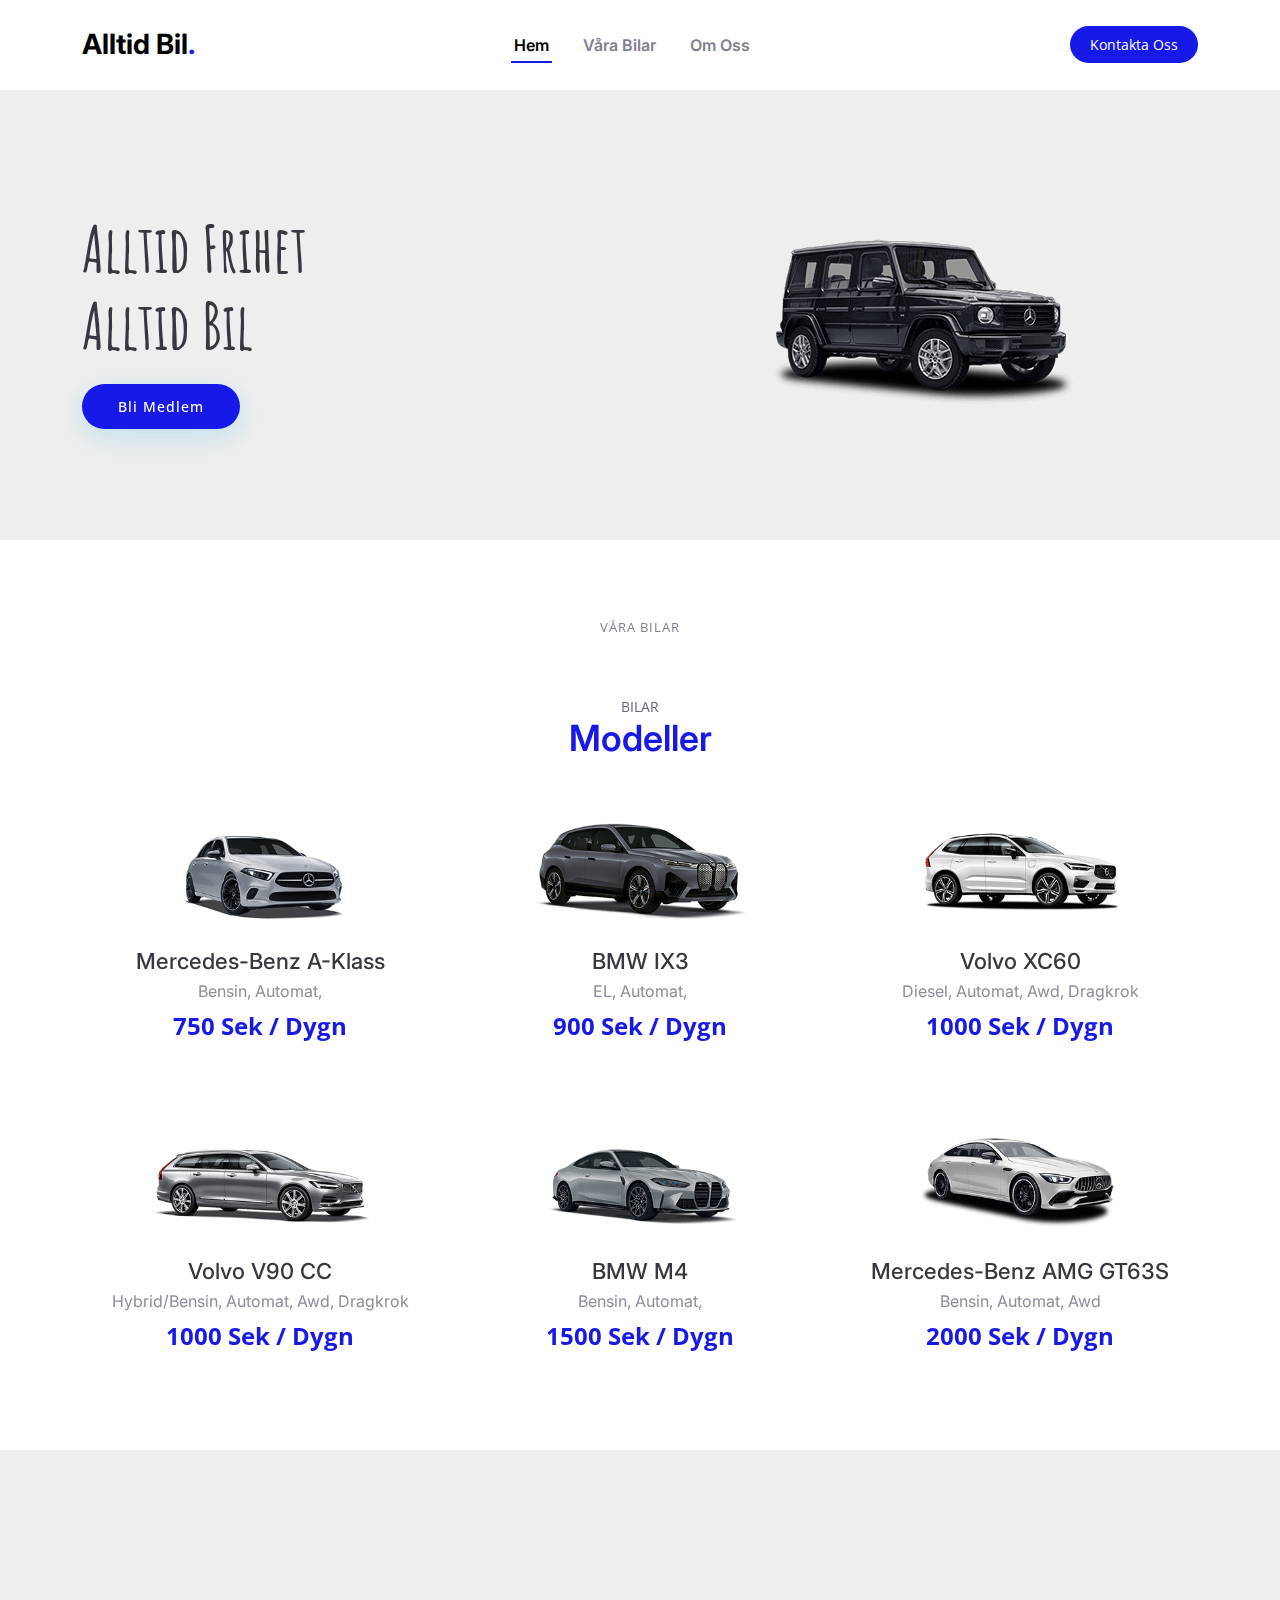
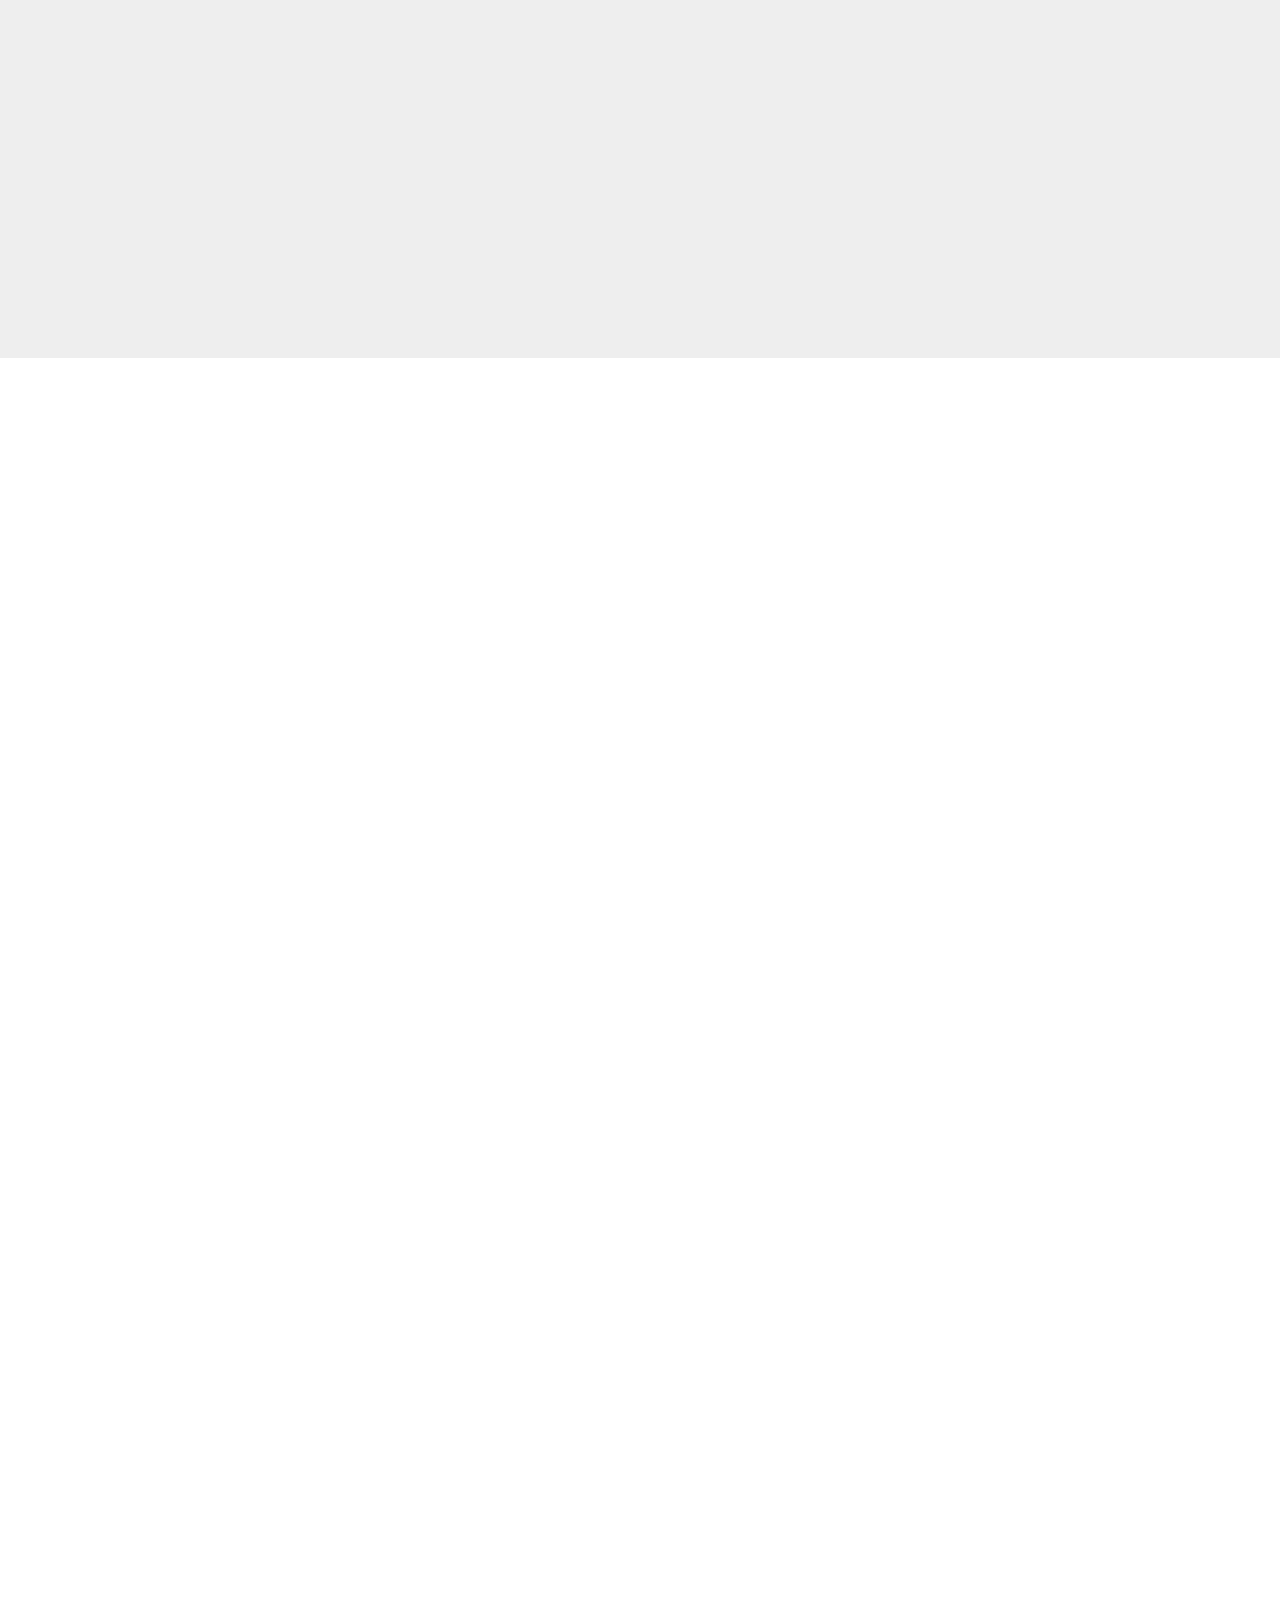
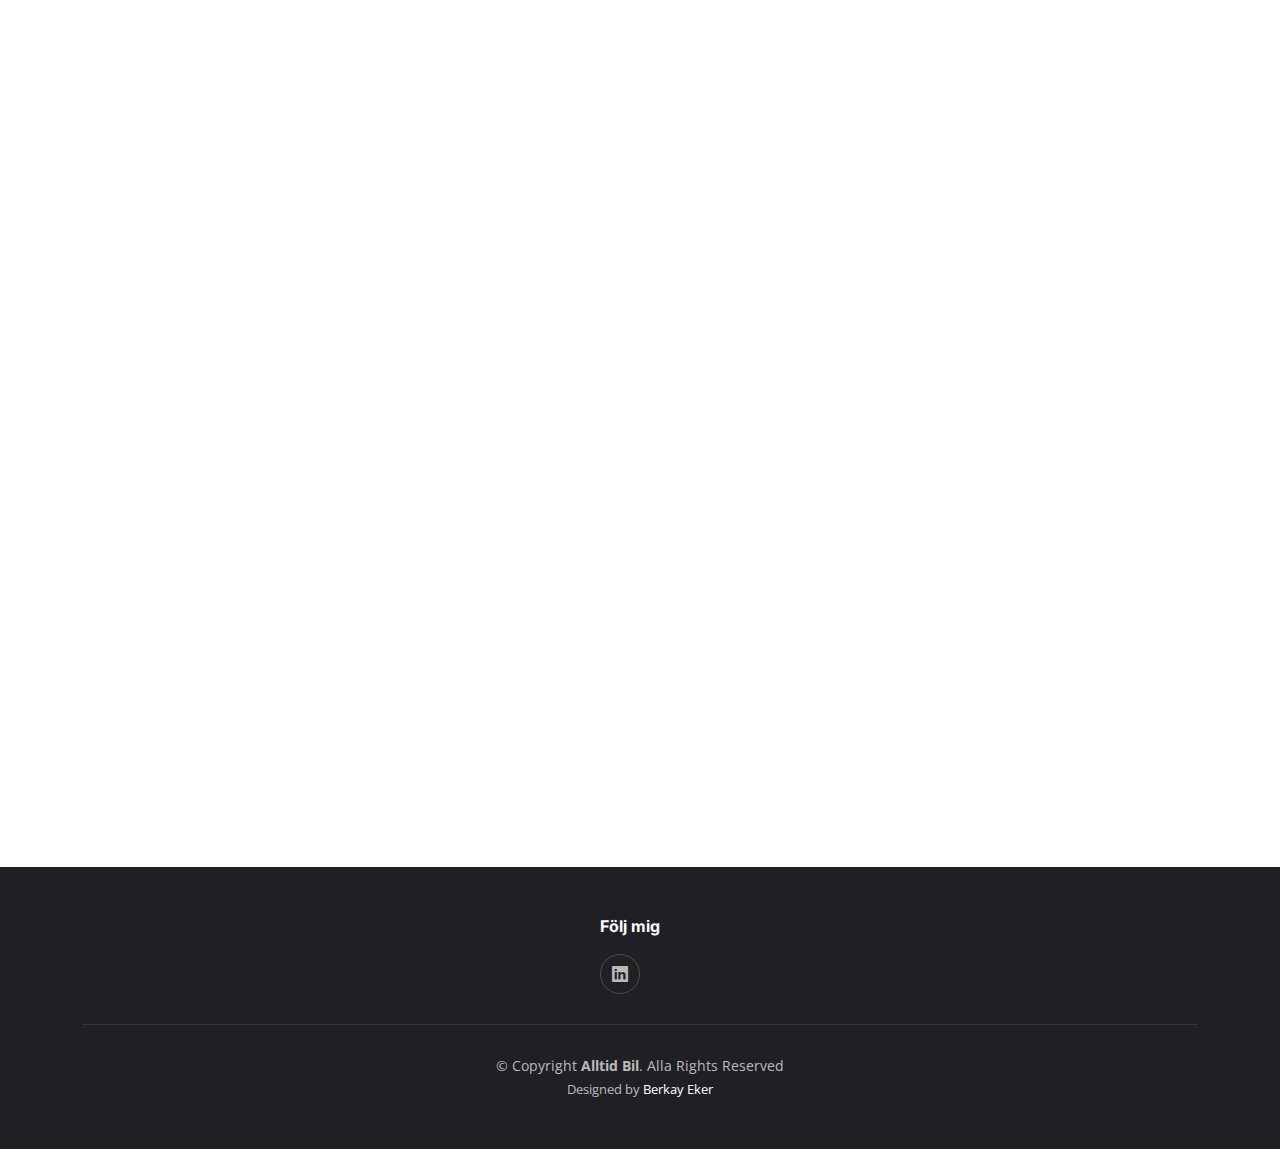
==== commit 6ddbd6f7: "Update index.html" ====
--- a/Hemsidan/index.html
+++ b/Hemsidan/index.html
@@ -421,7 +421,7 @@
         </div>
 
         <div class="mb-3">
-          <iframe style="border:0; width: 100%; height: 350px;" src="https://www.google.com/maps/embed?pb=!1m18!1m12!1m3!1d2030.8019713220833!2d17.94267471551625!3d59.403016312154946!2m3!1f0!2f0!3f0!3m2!1i1024!2i768!4f13.1!3m3!1m2!1s0x465f9ef2ea2203df%3A0xd1e6ca0a48759ac!2sKista%20Galleria!5e0!3m2!1ssv!2sse!4v1672960047306!5m2!1ssv!2sse" width="600" height="450" style="border:0;" allowfullscreen="" loading="lazy" referrerpolicy="no-referrer-when-downgrade"></iframe>" frameborder="0" allowfullscreen></iframe>
+          <iframe style="border:0; width: 100%; height: 350px;" src="https://www.google.com/maps/embed?pb=!1m18!1m12!1m3!1d2030.8019713220833!2d17.94267471551625!3d59.403016312154946!2m3!1f0!2f0!3f0!3m2!1i1024!2i768!4f13.1!3m3!1m2!1s0x465f9ef2ea2203df%3A0xd1e6ca0a48759ac!2sKista%20Galleria!5e0!3m2!1ssv!2sse!4v1672960047306!5m2!1ssv!2sse" width="600" height="450" style="border:0;" allowfullscreen="" loading="lazy" referrerpolicy="no-referrer-when-downgrade"></iframe>
         </div><!-- End Google Maps -->
 
         <div class="row gy-4">
@@ -542,4 +542,4 @@
 
 </body>
 
-</html>+</html>
